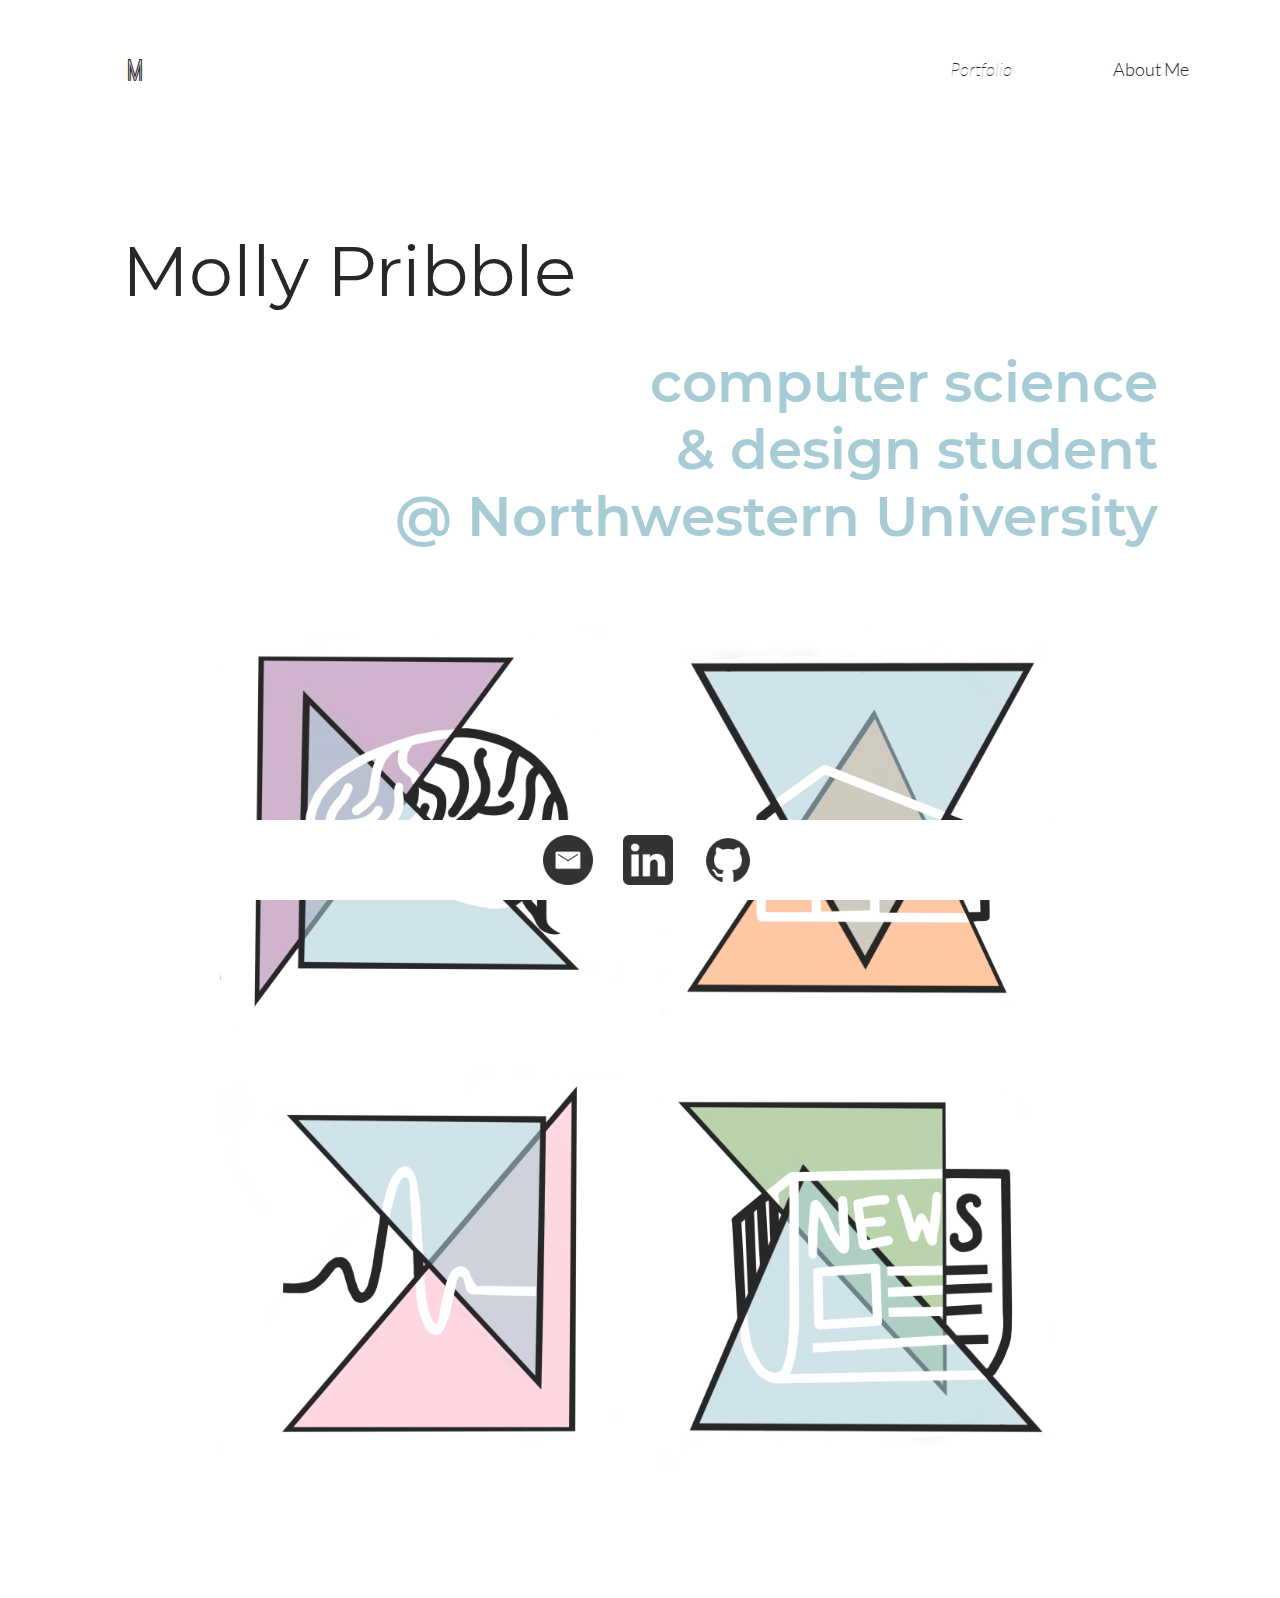
==== index.html @ 7f0f7e56 "index spacing" ====
<html>
	<head>
		<title>Molly Pribble</title>
		<link rel = "stylesheet" type = "text/css" href = "global.css">
	</head>
  <body>

    <!--Header-->
    <div class = "header">

      <!--Logo/Name-->
      <div class = "logo-wrapper">
        <a class = "logo" href = "./index.html">M</a>
      </div>

      <!--Nav Bar-->
      <div class = "menu-wrapper"> 
        <a class = "nav-text" href = "./aboutme.html">About Me</a>
      </div>
      <div class = "menu-wrapper"> 
        <a class = "nav-text-here" href = "./index.html">Portfolio</a>
      </div>
    </div>

    <div class =  "clear"></div>

    <!--Intro-->
    <div class = "wrapper">
        <div class = "text-center">
          <p class = "index-title">Molly Pribble</p>
          <p class = "index-text"> computer science <br> & design student <br> @ Northwestern University</p>
        </div>
    </div>
    <div class =  "clear"></div>

    <!--Project grid-->
    <div class = "wrapper">
      <!--Big Screen-->
      <div class = "project-wrapper-left">
        <div class = "project-image-wrapper">
          <a href = "./mcrproject.html"><img src = "./images/Home/dtr-thumbnail.jpg" class = "project-image"></img>
          <div class = "image-overlay">
            <div class = "project-title">
              <p class = "project-title-header">Mindyoga</p>
              <p class = "project-title-text">HCI Research</p>
            </div>
          </div></a>
        </div>
      </div>

      <div class = "project-wrapper-right">
        <div class = "project-image-wrapper">
          <a href = "./edcproject.html"><img src = "./images/Home/edc-thumbnail.jpg" class = "project-image"></img>
          <div class = "image-overlay">
            <div class = "project-title">
              <p class = "project-title-header">EDC Website</p>
              <p class = "project-title-text">Web Dev</p>
            </div>
          </div></a>
        </div>
      </div>

      <div class = "project-wrapper-left">
        <div class = "project-image-wrapper">
          <a href = "./savemiheartproject.html"><img src = "./images/Home/smh-thumbnail.png" class = "project-image"></img>
          <div class = "image-overlay">
            <div class = "project-title">
              <p class = "project-title-header">SaveMiHeart Logo</p>
              <p class = "project-title-text">Graphic Design</p>
            </div>
          </div></a>
        </div>
      </div>

      <div class = "project-wrapper-right">
        <div class = "project-image-wrapper">
          <a href = "./htcproject.html"><img src = "./images/Home/htc-thumbnail.jpg" class = "project-image"></img>
          <div class = "image-overlay">
            <div class = "project-title">
              <p class = "project-title-header">Hold the Code</p>
              <p class = "project-title-text">AI & CTech Ethics</p>
            </div>
          </div></a>
        </div>
      </div>

      <!--Little Screen-->
      <div class = "alt-project-wrapper">
        <div class = "project-image-wrapper">
          <a href = "./mcrproject.html"><img src = "./images/placeholder.png" class = "project-image"></img>
          <div class = "image-overlay">
            <div class = "project-title">
              <p class = "project-title-header">Mindyoga</p>
              <p class = "project-title-text">HCI Research</p>
            </div>
          </div></a>
        </div>
      </div>
      <div class = "alt-project-wrapper">
        <div class = "project-image-wrapper">
          <a href = "./edcproject.html"><img src = "./images/placeholder.png" class = "project-image"></img>
          <div class = "image-overlay">
            <div class = "project-title">
              <p class = "project-title-header">EDC Website</p>
              <p class = "project-title-text">Web Dev</p>
            </div>
          </div></a>
        </div>
      </div>
      <div class = "alt-project-wrapper">
        <div class = "project-image-wrapper">
          <a href = "./savemiheartproject.html"><img src = "./images/Home/smh-thumbnail.png" class = "project-image"></img>
          <div class = "image-overlay">
            <div class = "project-title">
              <p class = "project-title-header">SaveMiHeart Logo Design</p>
              <p class = "project-title-text">Graphic Design</p>
            </div>
          </div></a>
        </div>
      </div>
      <div class = "alt-project-wrapper">
        <div class = "project-image-wrapper">
          <a href = "./htcproject.html"><img src = "./images/placeholder.png" class = "project-image"></img>
          <div class = "image-overlay">
            <div class = "project-title">
              <p class = "project-title-header">Hold the Code</p>
              <p class = "project-title-text">AI & CTech Ethics</p>
            </div>
          </div></a>
        </div>
      </div>
    </div>

    <div class =  "clear"></div>
    <div class = "spacer"></div>
    <div class = "spacer"></div>

    <!--Footer-->
    <div class = "footer">
      <div  class = "icon-wrapper">
        <a href = "mailto:mollypribble2022@u.northwestern.edu"><img src = "./images/icons/iconfinder_Email_4550857.png" class = "contact-icon"></a>
        <a href = "http://linkedin.com/in/molly-pribble" target = "_blank"><img src = "./images/icons/iconfinder_Rounded_Linkedin2_svg_5282542.png" class = "contact-icon"></a>
        <a href = "https://github.com/mollypribble" target = "_blank"><img src = "./images/icons/iconfinder_icon-social-github_211904.png" class = "contact-icon"></a>
      </div>
    </div>
  </body>
</html>
---- global.css ----
/*FONTS: 
*/

@font-face {
    font-family: 'Montserrat';
    src: url(./text-styles/Montserrat/Montserrat-Regular.ttf);
}

@font-face {
    font-family: 'Montserrat Thin';
    src: url(./text-styles/Montserrat/Montserrat-Thin.ttf);
}

@font-face {
    font-family: 'Montserrat Bold';
    src: url(./text-styles/Montserrat/Montserrat-SemiBold.ttf);
}

@font-face {
    font-family: 'Montserrat Italic';
    src: url(./text-styles/Montserrat/Montserrat-MediumItalic.ttf);
}

@font-face{
    font-family: 'Ostrich Sans';
    src: url(./text-styles/ostrich-sans-master/OstrichSans-Bold.otf);
}

@font-face{
    font-family: 'Lato Bold';
    src: url(./text-styles/Lato/Lato-Light.ttf);
}

@font-face{
    font-family: 'Lato';
    src: url(./text-styles/Lato/Lato-Thin.ttf);
}

@font-face{
    font-family: 'Lato Italic';
    src: url(./text-styles/Lato/Lato-ThinItalic.ttf);
}

/*COLORS: 
Text: #272727
Background: #FFFFFF
Main Color: #7B9EA8
Accent: #B0F2B4
*/

body{
    background-color: #FFFFFF;
    color: #272727;
}

/* TEXT 
Logo: .logo
Titles: .title, mark
Text: .text, .subtitle
Caption: .caption
Nav: .nav-text, .nav-text-here
*/

a {
    text-decoration: none;
    color: inherit;
}

mark {
    background-color: #ffffff;
    color: inherit;
}

mark:hover {
    background-color: #B0F2B4;
    transition: 0.3s;
}

.logo{
    font-family: 'Ostrich Sans';
    font-size: 30px;
    color: #272727;
}

.title{
    font-family: 'Montserrat';
    font-size: 60px;
    color: #272727;
    margin-bottom: 40px;
}

.about-title{
    font-family: 'Montserrat';
    font-size: 60px;
    color: #272727;
    margin-bottom: 40px;
    text-align: left;
}

.index-title{
    font-family: 'Montserrat';
    font-size: 70px;
    color: #272727;
    text-align: left;
    margin-bottom: 0.5em;
}

.subtitle{
    font-family: 'Lato Bold';
    font-size: 26px;
}

.text{
    font-family: 'Lato';
    font-size: 20px;
}

.index-text{
    color: #a8ccd6;
    font-family: 'Montserrat Bold';
    font-size: 55px;
    text-align: right;
    margin-top: 0.5rem;
}

.header-text{
    color: #a8ccd6;
    font-family: 'Montserrat Bold';
    font-size: 35px;
    text-align: left;
    margin-top: 0.5rem;
}

.standout-text{
    color: #272727;
    font-family: 'Montserrat Bold';
    font-size: 22px;
    text-align: left;
    width: 80%;
    margin-left: 5%;
    margin-right: 5%;
    padding-top: 5%;
    padding-bottom: 5%;
    padding-left: 5%;
    padding-right: 5%;
    background-color: #a8ccd6;
}

.header-text-htc{
    color: #272727;
    font-family: 'Montserrat Bold';
    font-size: 25px;
    text-align: left;
    margin-top: 1.5rem;
}

.name-text{
    color: #a8ccd6;
    font-family: 'Montserrat Bold';
    font-size: 55px;
    text-align: right;
    margin-top: 0.5rem;
}

.project-text{
    font-family: 'Lato';
    font-size: 20px;
}

.story-project-text{
    font-family: 'Lato';
    font-size: 18px;
}

.sub-htc{
    font-family: 'Lato';
    font-size: 16px;
}

figcaption {
    font-family: 'Lato';
    font-size: 16px;
    text-align: center;
    font-style: italic;
}

.caption{
    font-family: 'Lato Italic';
    font-size: 16px;
    text-decoration: none;
}

.nav-text{
    font-family: 'Lato Bold';
    font-size: 18px;
    text-decoration: none;
    color: #272727;
    cursor: pointer;
    padding: 4px;
}

.nav-text-here{
    font-family: 'Lato Italic';
    font-size: 18px;
    text-decoration: none;
    color: #272727;
    padding: 4px;
}

.nav-text-here:hover{
    background-color: #B0F2B4;
    transition: 0.3s;
}

.nav-text:hover{
    background-color: #B0F2B4;
    transition: 0.3s;
}

.about-nav{
    font-family: 'Lato Bold';
    font-size: 18px;
    text-decoration: none;
    color: #0F0F0F;
    margin: 10px;
    padding: 4px;
    cursor: pointer;
    transition: 0.3s;
}

#about-nav-here{
    font-family: 'Lato Italic';
    font-size: 19px;
    text-decoration: none;
    color: #272727;
    margin: 10px;
    padding: 4px;
    cursor: pointer;
    border: 1px  solid #272727;
}

.about-tabs{
    display: flex;
    flex-wrap: wrap;
    flex-direction: row;
    align-items: center;
    justify-content: center;
 }


/* CONTEXT DIVS 
Header: .header, .logo-wrapper, .menu-wrapper
Footer: .footer, .icon-wrapper, .contact-icon, .spacer

Baisc Wrapper: .wrapper
Project grid: .project-wrapper-left, .project-wrapper-right, .alt-project-wrapper

Full Text: .text-center
Image left: 
Image right:
Full Image: .full-image

Image/caption: 
*/

.header{
    width: 100%;
    height: 150px;
}

.logo-wrapper{
    width: 80px;
    margin-top: 50px;
    margin-left: 7%;
    margin-bottom: auto;
    float: left;
    text-align: center;
}

.menu-wrapper{
    width: 100px;
    height: 50px;
    margin-top: 50px;
    margin-right: 5%;
    margin-bottom: auto;
    float: right;
}

.menu-icon{
    width: 100%;
    height: 100%;
}

.footer{
    width: 100%;
    height: 80px;
    position: fixed;
    bottom: 0;
    background-color: #FFFFFF;
}

.icon-wrapper{
    width: 240px;
    height: 100%;
    margin: auto;
}

.proj-thumb{
    width:  200px;
    height: 200px;
    float:left;
}

.contact-icon{
    width: 50px;
    margin: 15px;
    height: 50px;
    float: left;
    opacity: 0.8;
}

.contact-icon:hover {
    width: 58px;
    margin: 11px;
    height: 58px;
    transition: 0.3s;
}

.wrapper{
    width: 100%;
}


.project-wrapper-left{
    width: 35%;
    margin-left: 15%;
    float: left;
}

.project-wrapper-right{
    width: 35%;
    margin-right: 15%;
    float: left;
}

.alt-project-wrapper{
    width: 80%;
    margin: 10%;
}

.project-image-wrapper{
    width: 90%;
    margin-left: 5%;
    margin-right: 5%;
    margin-top: 5%;
    margin-bottom: 5%;
    position: relative;
    overflow: hidden;
}
.project-image{
    width: 100%;
}

.project-title{
    position: absolute;
    top: 50%;
    left: 50%;
    -webkit-transform: translate(-50%,-50%);
    -ms-transform: translate(-50%,-50%);
    transform: translate(-50%,-50%);
    text-align: center;
}

.project-title-header{
    font-family: 'Montserrat';
    font-size: 30px;
}

.project-title-text{
    font-family: 'Lato';
    font-size: 24px;
}

.image-overlay{
    height: 100%;
    position: absolute;
    top: 0;
    bottom: 0;
    left: 0;
    right: 0;
    background: #7B9EA8;
    visibility: hidden;
    opacity: 0;
    transition: opacity .3s, visibility .3s;
}

.project-image-wrapper:hover .project-image{
    transform: scale(1.05);
    transition: 0.3s ease;
}

.project-image-wrapper:hover .image-overlay {
    visibility: visible;
    opacity: 0.9;
  }

@media only screen and (min-width: 999px){
    .alt-project-wrapper{
      display: none;
    }
  }

@media only screen and (max-width: 999px){
    .project-wrapper-left{
        display: none;
    }
    .index-title{
        font-size: 50px;
    }
    .index-text{
        font-size: 30px;
    }
  }

  @media only screen and (max-width: 999px){
    .project-wrapper-right{
        display: none;
    }
  }

.full-image{
    width: 80%;
    margin-left: 10%;
    margin-right: 10%;
    margin-top: 40px;
    margin-bottom: 10px;
    height: 58%;
    object-fit: cover;
}

.hero-image{
    width: 90%;
    margin-left: 5%;
    margin-right: 5%;
    margin-top: 25px;
    margin-bottom: 10px;
    height: 200px;
    object-fit: cover;
}

.small-image{
    width: 58%;
    margin-left: 21%;
    margin-right: 21%;
    margin-top: 40px;
    margin-bottom: 10px;
}

.right-image{
    width: 40%;
    margin-top: 40px;
    margin-bottom: 10px;
    margin-right: 10%;
    float: right;
}

.right-image-smh{
    width: 40%;
    margin-top: 0px;
    margin-bottom: 10px;
    margin-right: 10%;
    float: right;
}

.left-image{
    width: 50%;
    margin-top: 40px;
    margin-bottom: 10px;
    float: left;
}

.about-image{
    height: 400px;
    max-width: 35%;
    margin-top: 40px;
    margin-bottom: 10px;
    margin-right: 14%;
    float: right;
    object-fit: cover;
    overflow: hidden;
}

.left-text{
    width: 40%;
    margin-top: 10px;
    margin-right: 10%;
    float: left;
}

.left-text-about{
    width: 50%;
    margin-top: 10px;
    margin-right: 10%;
    float: left;
    text-align: center;
}

.right-text{
    width: 40%;
    margin-top: 10px;
    margin-left: 10%;
    float: left;
}

.right-text-proj{
    width: 60%;
    margin-top: 0px;
    margin-left: 15px;
    float: left;
}

.clear{
    clear: both;
}
.spacer{
    width: 100%;
    height: 50px;
}

.spacer1{
    width: 100%;
    height: 102px;
}
.spacer2{
    width: 100%;
    height: 126px;
}
.spacer3{
    width: 100%;
    height: 54px;
}

.text-center{
    margin-top: 10px;
    margin-left: auto;
    margin-right: auto;
    width: 82%;
}

.left-center{
    margin-top: 10px;
    margin-left: auto;
    margin-right: auto;
    width: 82%;
    display: none;
}

.small-image-center{
    width: 58%;
    margin-left: 21%;
    margin-right: 21%;
    margin-top: 60px;
    margin-bottom: 0px;
    display: none;
}

#optional{
    display: none;
}

@media only screen and (max-width: 820px){
    .left-text{
        display: none;
    }
    .left-text-about{
        display: none;
    }
    .right-text{
        display: none;
    }
    .right-text-proj{
        display: none;
    }
    .about-image{
        display: none;
    }
    .left-image{
        display: none;
    }
    .right-image{
        display: none;
    }
    .right-image-smh{
        display: none;
    }
    .left-center{
        display: block;
    }
    .small-image-center{
        display: block;
    }
    .proj-thumb{
        display: none;
    }
}


@media only screen and (max-width: 500px){
    .menu-wrapper{
        width: 76px;
        margin-right: 2%;
    }
    .project-title-header{
        font-size: 22px;
    }
    .project-title-text{
        font-size: 14px;
    }
    .title{
        font-size: 40px;
    }
    .about-title{
        font-size: 40px;
    }
    .nav-text{
        font-size: 12px;
    }
    .nav-text-here{
        font-size: 12px;
    }
    .name-text{
        font-size: 30px;
    }
    #optional{
        display: block;
    }
  }

  /*SAVE MI  HEART GIRD  LAYOUT*/

.collage1{
    display: grid;
    width:  80%;
    padding-left: 10%;
    grid-template-columns: 1fr 0.5fr 0.25fr 0.5fr;
    grid-template-rows: 0.15fr 0.15fr 0.15fr;
    grid-template-areas: 
        "a6 a6 a2 a2"
        "a1 a1 a2 a2"
        "a5 a5 a2 a2";
    grid-gap: 1rem;
    margin: 0rem;
  }

.collage2{
    display: grid;
    width:  80%;
    padding-left: 10%;
    grid-template-columns: 1fr 0.5fr 0.25fr 0.5fr;
    grid-template-rows: 0.75fr;
    grid-template-areas: 
        "a8 a8 a9 a9";
    grid-gap: 1rem;
    margin: 0rem;
  }

.collage3{
    display: grid;
    width:  80%;
    padding-left: 10%;
    grid-template-columns: 1fr 0.5fr 0.25fr 0.5fr;
    grid-template-rows: 1fr;
    grid-template-areas: 
        "a10 a10 a10 a10";
    grid-gap: 1rem;
    margin: 0rem;
  }

section{
    display: flex;
    font-family: 'Arial';
    justify-content: center;
    align-items: center;
}

.chain{
    grid-area: a1;
}

.color-1{
    grid-area: a2;
}

.color-2{
    grid-area: a3;
}

.color-3{
    grid-area: a4;
}

.ekg{
    grid-area: a5;
}

.existing-logo{
    grid-area: a6;
}

.line-1{
    grid-area: a8;
}

.hands-logo{
    grid-area: a9;
}

.final-logo{
    grid-area: a10;
}

.collage-image{
    width: 100%;
    /*object-fit: contain;*/
    object-fit: fill;
}

.collage-image-wrapper{
    width: 100%;
    height: 100%;
    position: relative;
    overflow: hidden;
}

.collage-image-overlay{
    height: 100%;
    position: absolute;
    top: 0;
    bottom: 0;
    left: 0;
    right: 0;
    background: #e3e3e3;
    visibility: hidden;
    opacity: 0;
    transition: opacity .3s, visibility .3s;
}

.collage-image-wrapper:hover .collage-image{
    transform: scale(1.05);
    transition: 0.3s ease;
}

.collage-image-wrapper:hover .collage-image-overlay {
    visibility: visible;
    opacity: 0.93;
  }

  .collage-title{
    position: absolute;
    top: 50%;
    left: 50%;
    -webkit-transform: translate(-50%,-50%);
    -ms-transform: translate(-50%,-50%);
    transform: translate(-50%,-50%);
    text-align: left;
}

.collage-title-header{
    font-family: 'Montserrat';
    font-size: 20px;
    color: black;
}

.collage-title-text{
    font-family: 'Lato';
    font-size: 16px;
    color: black;
}

@media only screen and (max-width: 1300px){
    .collage-title-header{
        font-size: 18px;
    }
    .collage-title-text{
        font-size: 15px;
    }
}

@media only screen and (max-width: 1150px){
    .collage-title-header{
        font-size: 16px;
    }
    .collage-title-text{
        font-size: 12px;
    }
}

@media only screen and (max-width: 1020px){
    .collage-title-header{
        font-size: 13px;
    }
    .collage-title-text{
        font-size: 11px;
    }
    .collage{
        width:90%;
    }
}

@media only screen and (max-width: 750px){
    .collage-title-header{
        font-size: 7px;;
    }
    .collage-title{
        text-align: center;
    }
    .collage-title-text{
        display: none;
    }
}

.story-wrapper{
    width: 100%;
}

.story{
    display: flex;
    flex-direction: row;
}

.story-pic{
    width: 100%;
    height: 350px;
    object-fit: cover;
}

.story-thumbnail{
    display: flex;
    width: 30%;
    float: left;
    padding: 20px;
    object-fit: contain;
}

.story-exerpt{
    display: flex;
    flex-direction: column;
    width: 70%;
    float: left;
    padding: 20px;
    justify-content: space-between;
}

.story:hover{
    background-color: #B0F2B4;
    transition: 0.3s;
}

@media only screen and (max-width: 500px){
    .story-thumbnail{
        display: none;
    }
    .story-project-text{
        font-size: 12px;
    }
    .story-exerpt{
        width: 100%;
    }
}

@media only screen and (max-width: 1400px){

    .story-pic{
        width: 100px;
        height: 100px;
    }
    .story-thumbnail{
        width:100px;
        padding-top: 44px;
    }
    .story-exerpt{
        width: 100%;
    }
}
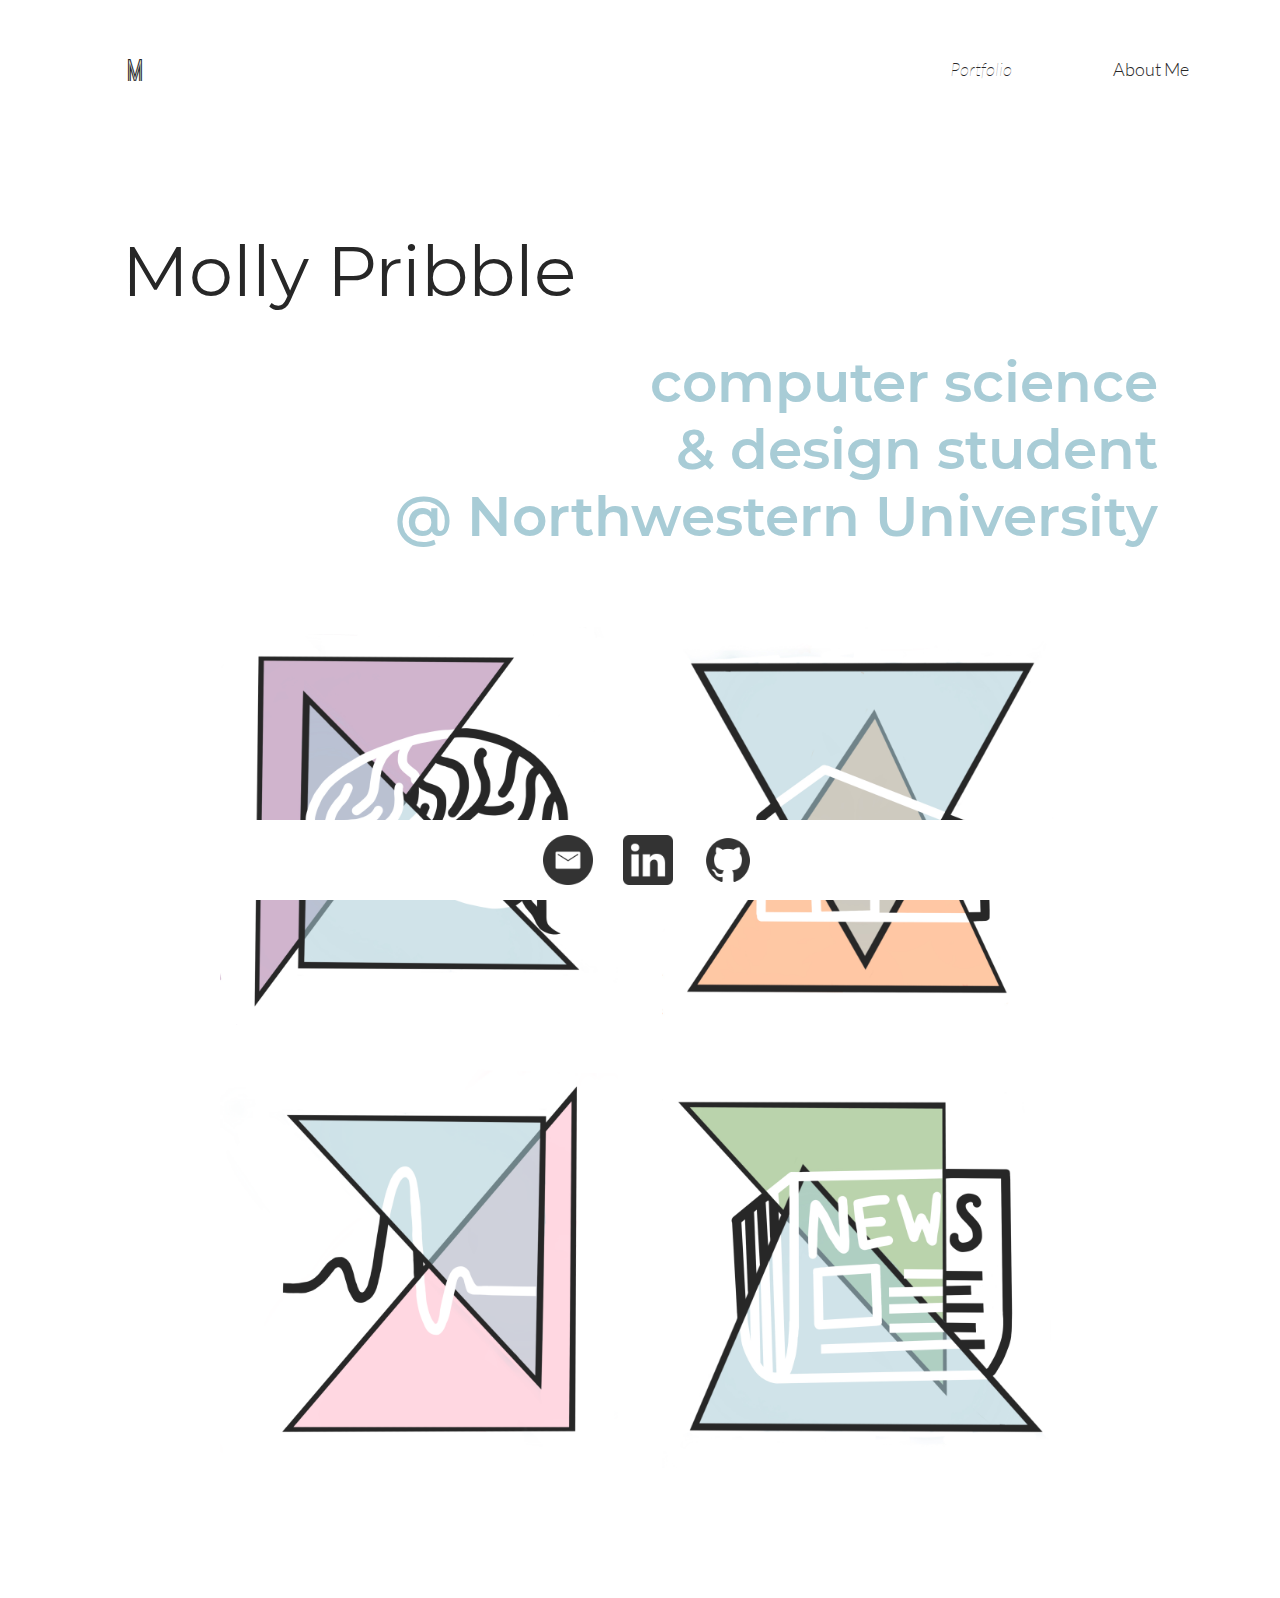
==== commit f390133c: "mobile edits" ====
--- a/index.html
+++ b/index.html
@@ -87,7 +87,7 @@
       <!--Little Screen-->
       <div class = "alt-project-wrapper">
         <div class = "project-image-wrapper">
-          <a href = "./mcrproject.html"><img src = "./images/placeholder.png" class = "project-image"></img>
+          <a href = "./mcrproject.html"><img src = "./images/Home/dtr-thumbnail.jpg" class = "project-image"></img>
           <div class = "image-overlay">
             <div class = "project-title">
               <p class = "project-title-header">Mindyoga</p>
@@ -98,7 +98,7 @@
       </div>
       <div class = "alt-project-wrapper">
         <div class = "project-image-wrapper">
-          <a href = "./edcproject.html"><img src = "./images/placeholder.png" class = "project-image"></img>
+          <a href = "./edcproject.html"><img src = "./images/Home/edc-thumbnail.jpg" class = "project-image"></img>
           <div class = "image-overlay">
             <div class = "project-title">
               <p class = "project-title-header">EDC Website</p>
@@ -120,7 +120,7 @@
       </div>
       <div class = "alt-project-wrapper">
         <div class = "project-image-wrapper">
-          <a href = "./htcproject.html"><img src = "./images/placeholder.png" class = "project-image"></img>
+          <a href = "./htcproject.html"><img src = "./images/Home/htc-thumbnail.jpg" class = "project-image"></img>
           <div class = "image-overlay">
             <div class = "project-title">
               <p class = "project-title-header">Hold the Code</p>
--- a/global.css
+++ b/global.css
@@ -547,7 +547,22 @@
     width: 82%;
 }
 
+.text-center-about{
+    margin-top: 10px;
+    margin-left: auto;
+    margin-right: auto;
+    width: 82%;
+}
+
 .left-center{
+    margin-top: 10px;
+    margin-left: auto;
+    margin-right: auto;
+    width: 82%;
+    display: none;
+}
+
+.left-center-about{
     margin-top: 10px;
     margin-left: auto;
     margin-right: auto;
@@ -568,6 +583,18 @@
     display: none;
 }
 
+@media only screen and (max-width: 1095px){
+    .about-image{
+        display: none;
+    }
+    .left-center-about{
+        display: block;
+    }
+    .text-center-about{
+        display: none;
+    }
+}
+
 @media only screen and (max-width: 820px){
     .left-text{
         display: none;
@@ -579,9 +606,6 @@
         display: none;
     }
     .right-text-proj{
-        display: none;
-    }
-    .about-image{
         display: none;
     }
     .left-image{
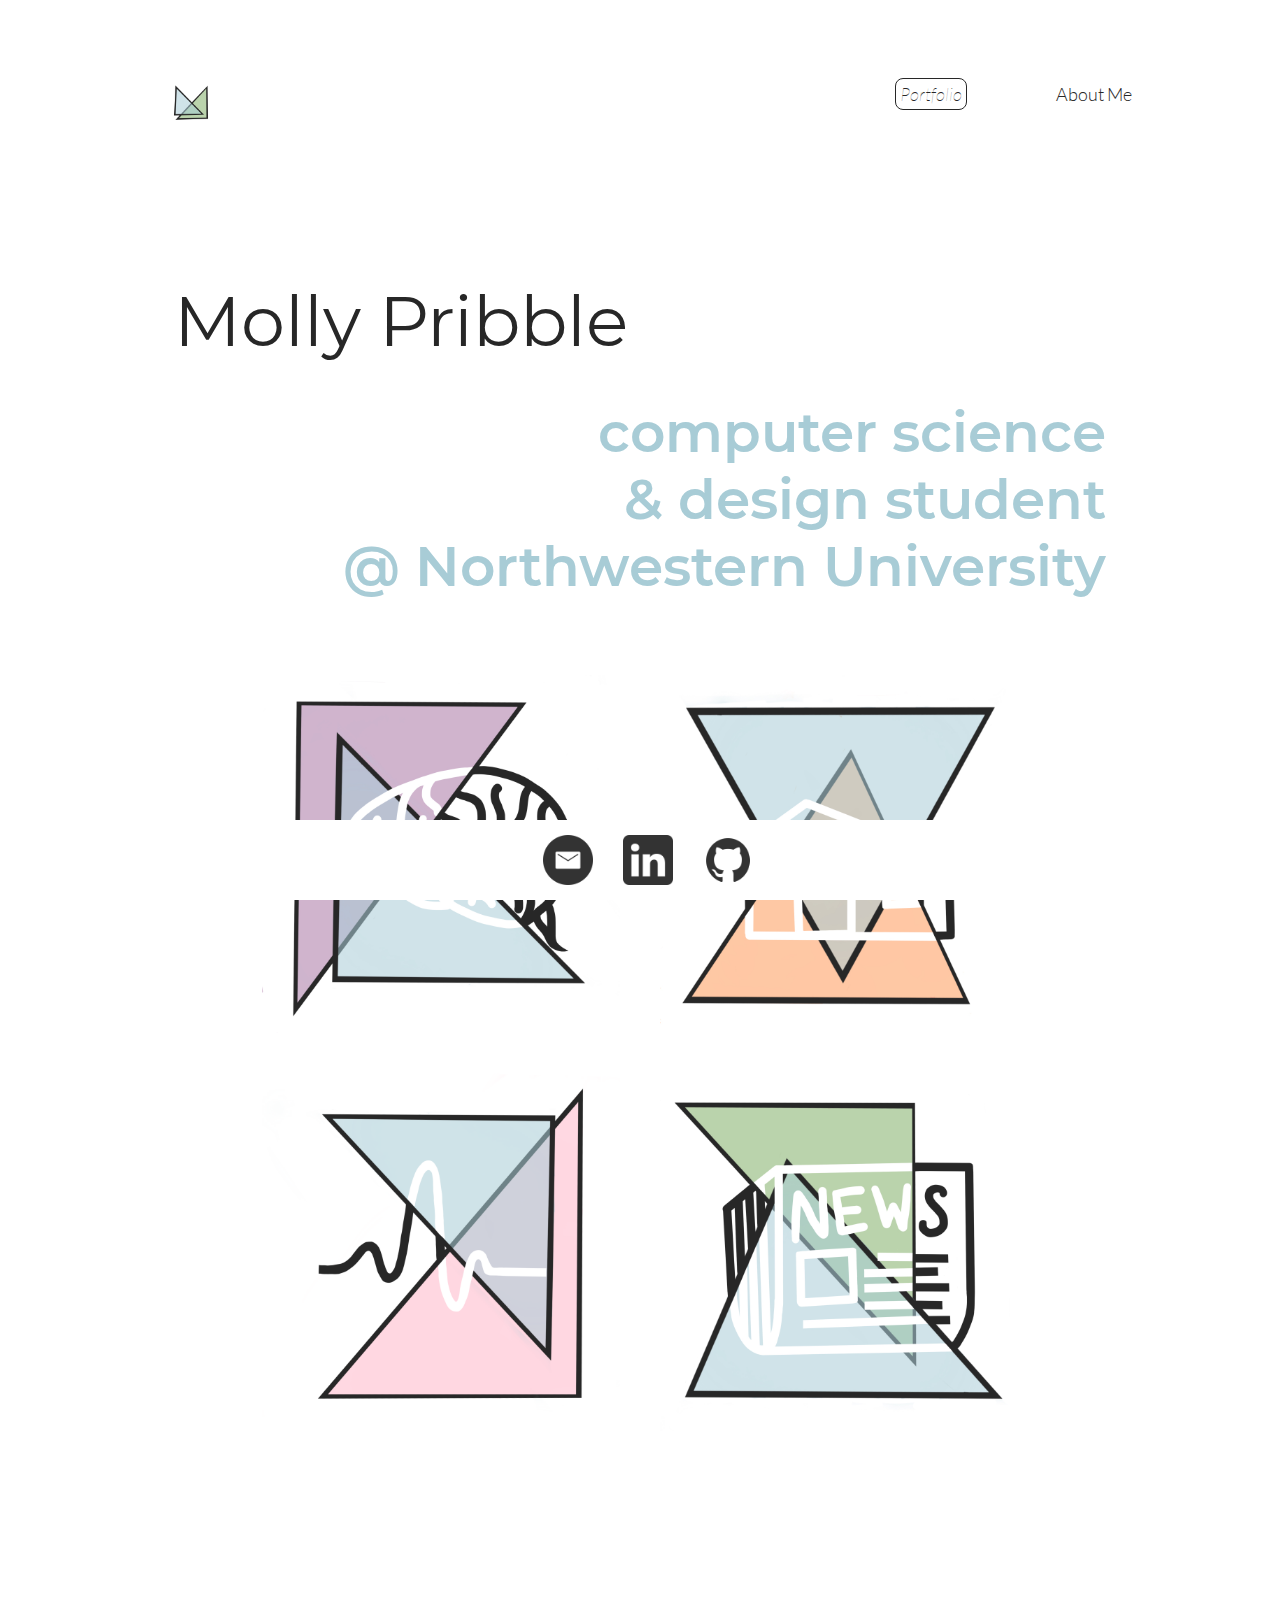
==== commit 25091913: "logo" ====
--- a/index.html
+++ b/index.html
@@ -10,7 +10,8 @@
 
       <!--Logo/Name-->
       <div class = "logo-wrapper">
-        <a class = "logo" href = "./index.html">M</a>
+        <a href = "./index.html"><img src="images/Home/Logo.jpg"  class ="logo-image"></a>
+        <!--<a class = "logo" href = "./index.html">M</a>-->
       </div>
 
       <!--Nav Bar-->
--- a/global.css
+++ b/global.css
@@ -29,6 +29,11 @@
 @font-face{
     font-family: 'Lato Bold';
     src: url(./text-styles/Lato/Lato-Light.ttf);
+}
+
+@font-face{
+    font-family: 'Lato Bold Bold';
+    src: url(./text-styles/Lato/Lato-Regular.ttf);
 }
 
 @font-face{
@@ -68,7 +73,8 @@
 
 mark {
     background-color: #ffffff;
-    color: inherit;
+    color: #818181;
+    border-radius: 8px;
 }
 
 mark:hover {
@@ -113,6 +119,11 @@
 .text{
     font-family: 'Lato';
     font-size: 20px;
+}
+
+.text-small{
+    font-family: 'Lato';
+    font-size: 18px;
 }
 
 .index-text{
@@ -146,6 +157,17 @@
     background-color: #a8ccd6;
 }
 
+.standout-text2{
+    width: 80%;
+    margin-left: 5%;
+    margin-right: 5%;
+    padding-top: 10px;
+    padding-bottom: 40px;
+    padding-left: 5%;
+    padding-right: 5%;
+    background-color: #ffffff;
+}
+
 .header-text-htc{
     color: #272727;
     font-family: 'Montserrat Bold';
@@ -197,6 +219,7 @@
     color: #272727;
     cursor: pointer;
     padding: 4px;
+    border-radius: 8px;
 }
 
 .nav-text-here{
@@ -204,11 +227,16 @@
     font-size: 18px;
     text-decoration: none;
     color: #272727;
+    background-color: #ffffff;
     padding: 4px;
+    border-radius: 8px;
+    border: 1px solid #272727;
+    
 }
 
 .nav-text-here:hover{
     background-color: #B0F2B4;
+    color: #272727;
     transition: 0.3s;
 }
 
@@ -226,6 +254,7 @@
     padding: 4px;
     cursor: pointer;
     transition: 0.3s;
+    border-radius: 8px;
 }
 
 #about-nav-here{
@@ -236,7 +265,8 @@
     margin: 10px;
     padding: 4px;
     cursor: pointer;
-    border: 1px  solid #272727;
+    border: 1px solid #272727;
+    border-radius: 8px;
 }
 
 .about-tabs{
@@ -264,23 +294,30 @@
 */
 
 .header{
-    width: 100%;
-    height: 150px;
+    width: 90%;
+    height: 200px;
+    margin-left: 5%;
+    margin-right: 5%;
 }
 
 .logo-wrapper{
     width: 80px;
-    margin-top: 50px;
+    margin-top: 75px;
     margin-left: 7%;
     margin-bottom: auto;
     float: left;
     text-align: center;
 }
 
+.logo-image{
+    width: 40px;
+    height: 40px;
+}
+
 .menu-wrapper{
     width: 100px;
     height: 50px;
-    margin-top: 50px;
+    margin-top: 75px;
     margin-right: 5%;
     margin-bottom: auto;
     float: right;
@@ -327,7 +364,9 @@
 }
 
 .wrapper{
-    width: 100%;
+    width: 90%;
+    margin-left: 5%;
+    margin-right: 5%;
 }
 
 
@@ -434,7 +473,6 @@
     margin-right: 10%;
     margin-top: 40px;
     margin-bottom: 10px;
-    height: 58%;
     object-fit: cover;
 }
 
@@ -524,7 +562,12 @@
 }
 .spacer{
     width: 100%;
-    height: 50px;
+    height: 75;
+}
+
+.spacer-small{
+    width: 100%;
+    height: 20;
 }
 
 .spacer1{
@@ -628,6 +671,27 @@
     }
 }
 
+@media only screen and (max-width: 354px){
+    .nav-text{
+        font-size: 10px;
+    }
+    .nav-text-here{
+        font-size: 10px;
+    }
+    .logo{
+        font-size: 25px;
+    }
+    .menu-wrapper{
+        float: left;
+    }
+    .logo-wrapper{
+        margin-left: 2%;
+    }
+    .header{
+        height: 70px;
+    }
+}
+
 
 @media only screen and (max-width: 500px){
     .menu-wrapper{
@@ -652,11 +716,20 @@
     .nav-text-here{
         font-size: 12px;
     }
+    .about-nav{
+        font-size: 12px;
+    }
+    #about-nav-here{
+        font-size: 12px;
+    }
     .name-text{
         font-size: 30px;
     }
     #optional{
         display: block;
+    }
+    .header{
+        height: 120px;
     }
   }
 
@@ -700,6 +773,49 @@
     margin: 0rem;
   }
 
+  .collage-edc{
+    display: grid;
+    width:  80%;
+    padding-left: 10%;
+    grid-template-columns: 0.5fr 0.5fr;
+    grid-template-rows: 0.3fr 0.15fr;
+    grid-template-areas: 
+        "edc1 edc3"
+        "edc2 edc2";
+    grid-gap: 1rem;
+    margin: 0rem;
+  }
+
+  .collage-dtr{
+    display: grid;
+    width:  80%;
+    padding-left: 10%;
+    grid-template-columns: 0.95fr 0.5fr;
+    grid-template-rows: 0.3fr;
+    grid-template-areas: 
+        "dtr1 dtr2";
+    grid-gap: 1rem;
+    margin: 0rem;
+  }
+
+  .brainstorm1{
+      grid-area: edc1;
+  }
+  .brainstorm2{
+    grid-area: edc2;
+}
+.brainstorm3{
+    grid-area: edc3;
+}
+
+.prototype1{
+    grid-area: dtr1;
+}
+.prototype2{
+  grid-area: dtr2;
+}
+ 
+
 section{
     display: flex;
     font-family: 'Arial';
@@ -892,7 +1008,7 @@
     }
 }
 
-@media only screen and (max-width: 1400px){
+@media only screen and (max-width: 1240px){
 
     .story-pic{
         width: 100px;
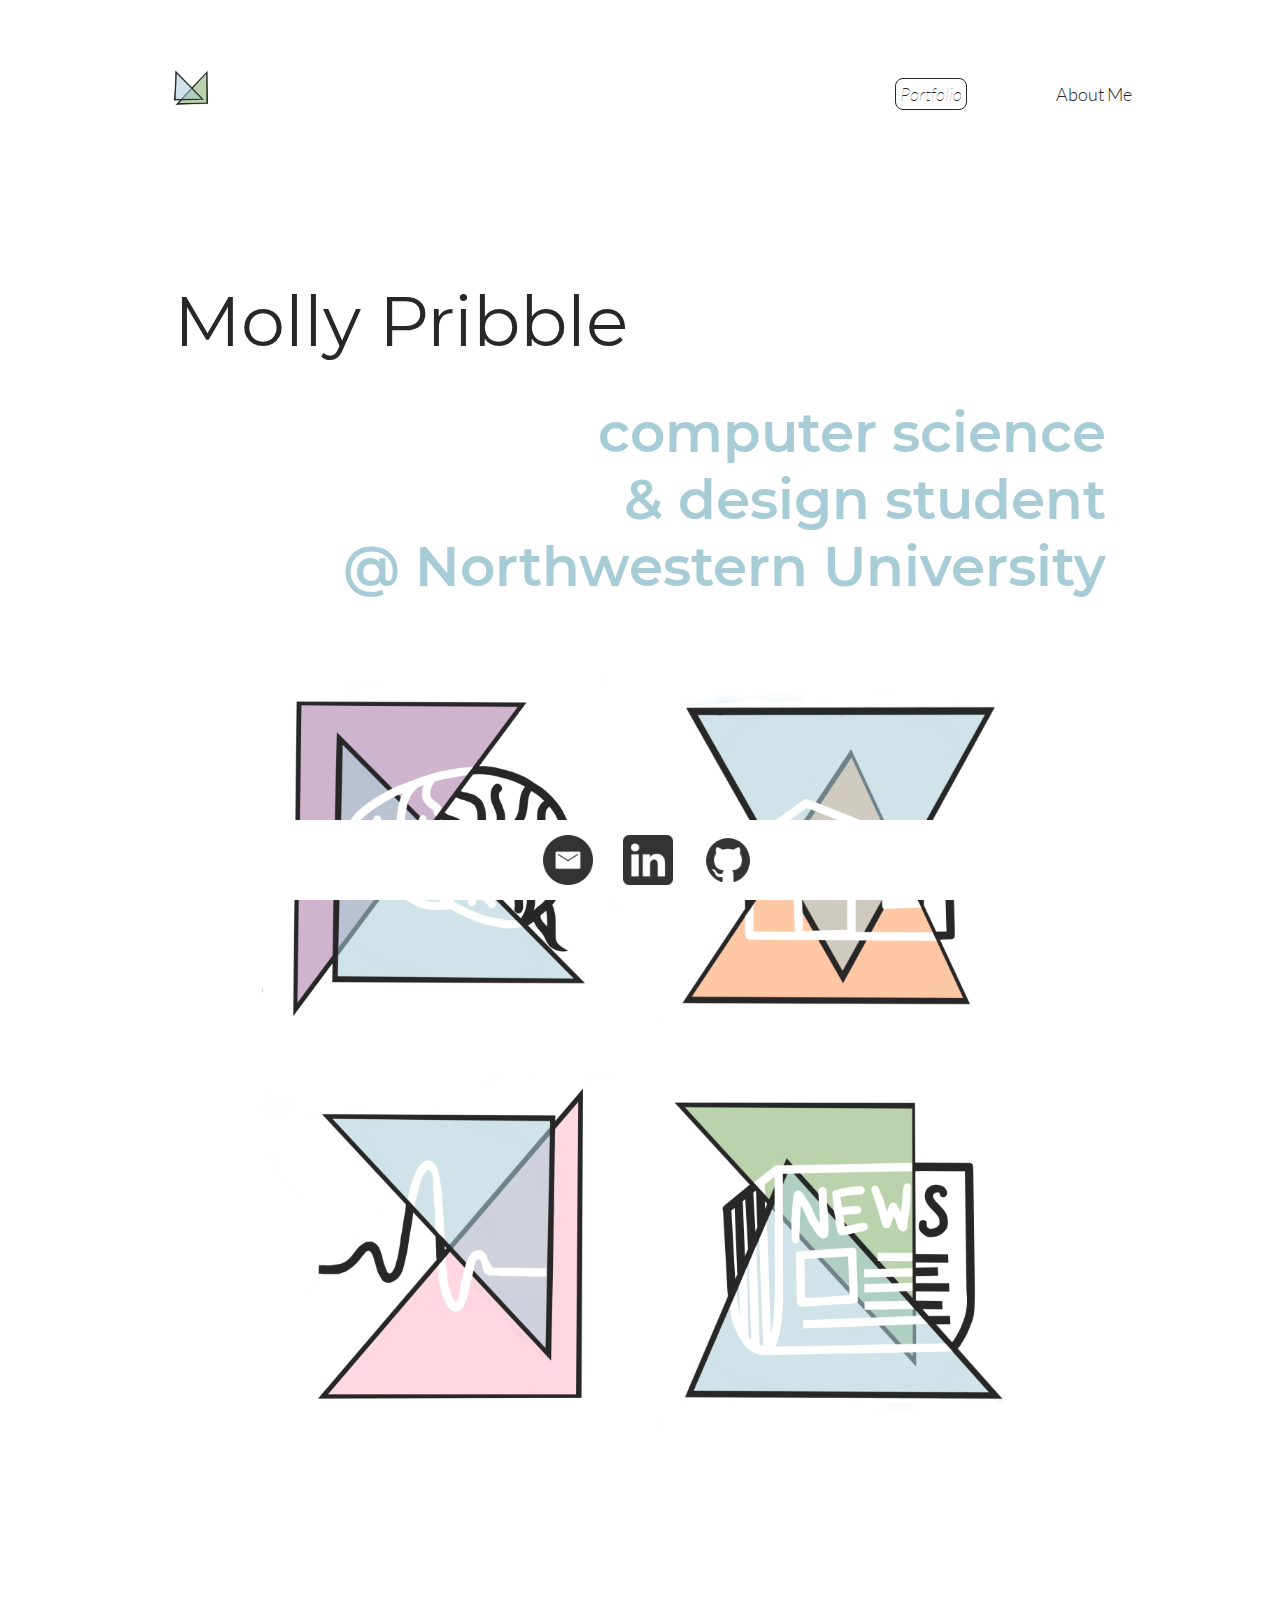
==== commit 8c17ab20: "need to finish mcr proj page" ====
--- a/index.html
+++ b/index.html
@@ -79,7 +79,7 @@
           <div class = "image-overlay">
             <div class = "project-title">
               <p class = "project-title-header">Hold the Code</p>
-              <p class = "project-title-text">AI & CTech Ethics</p>
+              <p class = "project-title-text">Ethical AI</p>
             </div>
           </div></a>
         </div>
@@ -125,7 +125,7 @@
           <div class = "image-overlay">
             <div class = "project-title">
               <p class = "project-title-header">Hold the Code</p>
-              <p class = "project-title-text">AI & CTech Ethics</p>
+              <p class = "project-title-text">Ethical AI</p>
             </div>
           </div></a>
         </div>
--- a/global.css
+++ b/global.css
@@ -51,6 +51,7 @@
 Background: #FFFFFF
 Main Color: #7B9EA8
 Accent: #B0F2B4
+#bae7bd;
 */
 
 body{
@@ -78,7 +79,7 @@
 }
 
 mark:hover {
-    background-color: #B0F2B4;
+    background-color: #bae7bd;
     transition: 0.3s;
 }
 
@@ -155,6 +156,7 @@
     padding-left: 5%;
     padding-right: 5%;
     background-color: #a8ccd6;
+    background-color: #bae7bd;
 }
 
 .standout-text2{
@@ -235,13 +237,13 @@
 }
 
 .nav-text-here:hover{
-    background-color: #B0F2B4;
+    background-color: #bae7bd;
     color: #272727;
     transition: 0.3s;
 }
 
 .nav-text:hover{
-    background-color: #B0F2B4;
+    background-color: #bae7bd;
     transition: 0.3s;
 }
 
@@ -302,7 +304,7 @@
 
 .logo-wrapper{
     width: 80px;
-    margin-top: 75px;
+    margin-top: 60px;
     margin-left: 7%;
     margin-bottom: auto;
     float: left;
@@ -471,6 +473,15 @@
     width: 80%;
     margin-left: 10%;
     margin-right: 10%;
+    margin-top: 40px;
+    margin-bottom: 10px;
+    object-fit: cover;
+}
+
+.full-image-small{
+    width: 60%;
+    margin-left: 20%;
+    margin-right: 20%;
     margin-top: 40px;
     margin-bottom: 10px;
     object-fit: cover;
@@ -778,8 +789,9 @@
     width:  80%;
     padding-left: 10%;
     grid-template-columns: 0.5fr 0.5fr;
-    grid-template-rows: 0.3fr 0.15fr;
+    grid-template-rows: 0.6fr 0.3fr 0.15fr;
     grid-template-areas: 
+        "brain1 brain1"
         "edc1 edc3"
         "edc2 edc2";
     grid-gap: 1rem;
@@ -796,6 +808,10 @@
         "dtr1 dtr2";
     grid-gap: 1rem;
     margin: 0rem;
+  }
+
+  .user-journeys{
+      grid-area: brain1;
   }
 
   .brainstorm1{
@@ -890,6 +906,11 @@
     transition: 0.3s ease;
 }
 
+.logo-wrapper:hover .logo-image{
+    transform: scale(1.05);
+    transition: 0.3s ease;
+}
+
 .collage-image-wrapper:hover .collage-image-overlay {
     visibility: visible;
     opacity: 0.93;
@@ -992,7 +1013,7 @@
 }
 
 .story:hover{
-    background-color: #B0F2B4;
+    background-color: #bae7bd;
     transition: 0.3s;
 }
 
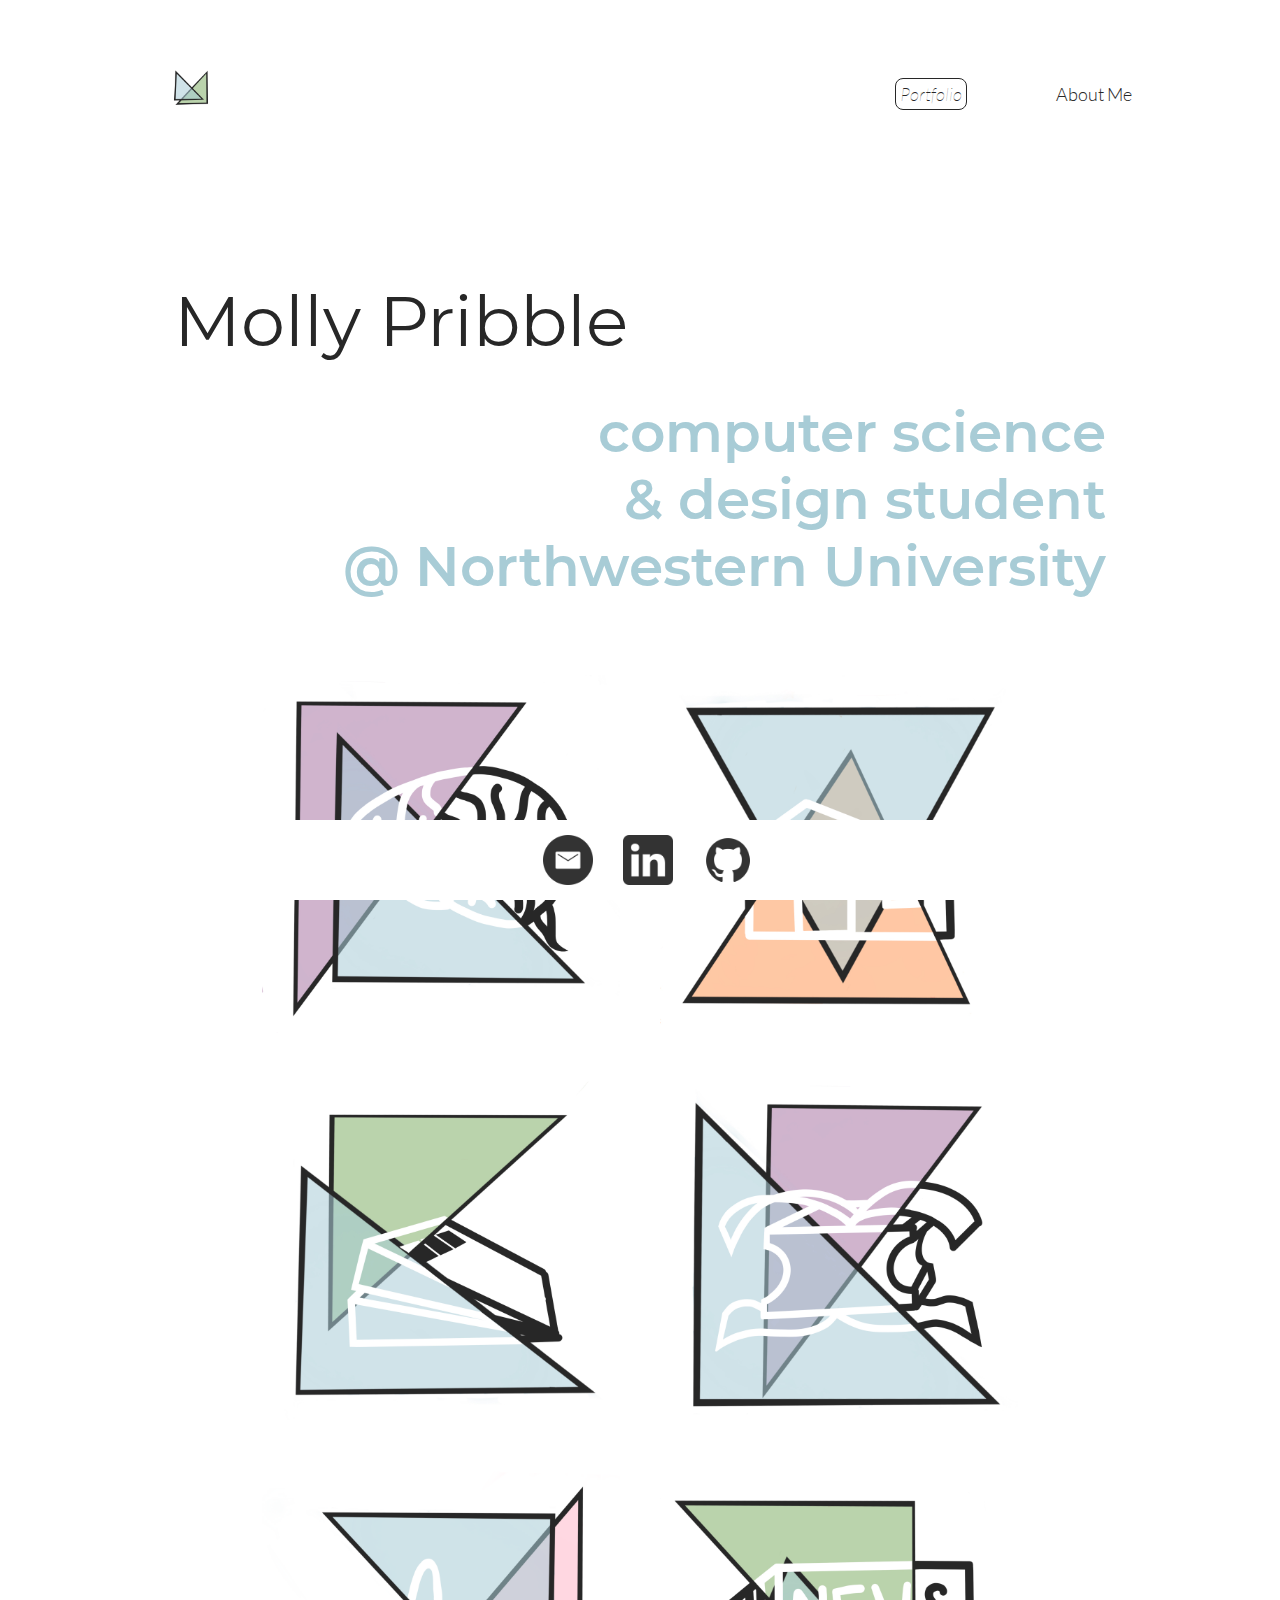
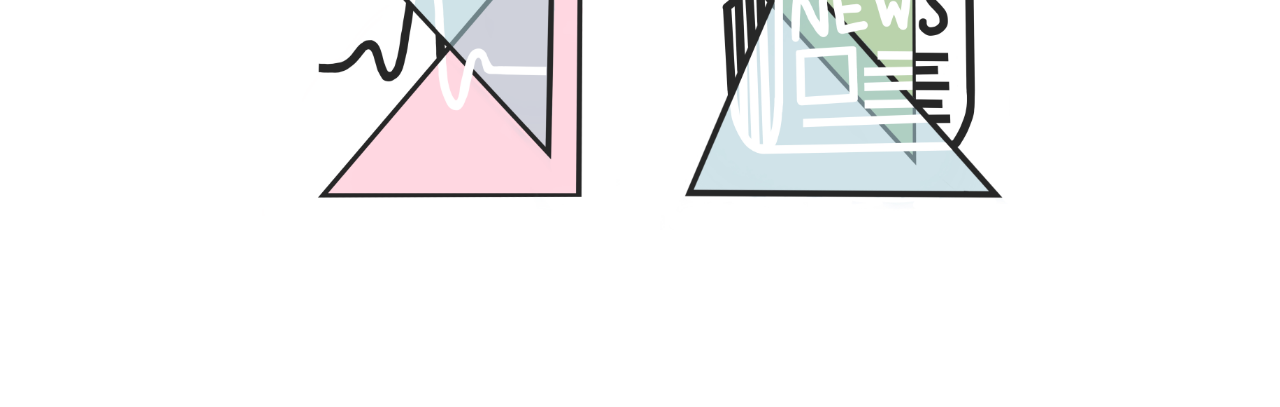
==== commit b3dffee7: "dtc projects" ====
--- a/index.html
+++ b/index.html
@@ -63,6 +63,30 @@
 
       <div class = "project-wrapper-left">
         <div class = "project-image-wrapper">
+          <a href = "./dtc1project.html"><img src = "./images/Home/ttticon.jpg" class = "project-image"></img>
+          <div class = "image-overlay">
+            <div class = "project-title">
+              <p class = "project-title-header">Tummy Time Triangles</p>
+              <p class = "project-title-text">Product Design</p>
+            </div>
+          </div></a>
+        </div>
+      </div>
+
+      <div class = "project-wrapper-right">
+        <div class = "project-image-wrapper">
+          <a href = "./dtc2project.html"><img src = "./images/Home/bbicon.jpg" class = "project-image"></img>
+          <div class = "image-overlay">
+            <div class = "project-title">
+              <p class = "project-title-header">Balance Block</p>
+              <p class = "project-title-text">Product Design</p>
+            </div>
+          </div></a>
+        </div>
+      </div>
+
+      <div class = "project-wrapper-left">
+        <div class = "project-image-wrapper">
           <a href = "./savemiheartproject.html"><img src = "./images/Home/smh-thumbnail.png" class = "project-image"></img>
           <div class = "image-overlay">
             <div class = "project-title">
@@ -110,6 +134,29 @@
       </div>
       <div class = "alt-project-wrapper">
         <div class = "project-image-wrapper">
+          <a href = "./dtc1project.html"><img src = "./images/Home/ttticon.jpg" class = "project-image"></img>
+          <div class = "image-overlay">
+            <div class = "project-title">
+              <p class = "project-title-header">Tummy Time Triangles</p>
+              <p class = "project-title-text">Product Design</p>
+            </div>
+          </div></a>
+        </div>
+      </div>
+
+      <div class = "alt-project-wrapper">
+        <div class = "project-image-wrapper">
+          <a href = "./dtc2project.html"><img src = "./images/Home/bbicon.jpg" class = "project-image"></img>
+          <div class = "image-overlay">
+            <div class = "project-title">
+              <p class = "project-title-header">Balance Block</p>
+              <p class = "project-title-text">Product Design</p>
+            </div>
+          </div></a>
+        </div>
+      </div>
+      <div class = "alt-project-wrapper">
+        <div class = "project-image-wrapper">
           <a href = "./savemiheartproject.html"><img src = "./images/Home/smh-thumbnail.png" class = "project-image"></img>
           <div class = "image-overlay">
             <div class = "project-title">
--- a/global.css
+++ b/global.css
@@ -139,6 +139,14 @@
     color: #a8ccd6;
     font-family: 'Montserrat Bold';
     font-size: 35px;
+    text-align: left;
+    margin-top: 0.5rem;
+}
+
+.header-text-2{
+    color: #a8ccd6;
+    font-family: 'Montserrat Bold';
+    font-size: 26px;
     text-align: left;
     margin-top: 0.5rem;
 }
@@ -513,6 +521,14 @@
     float: right;
 }
 
+.right-image-smaller{
+    width: 20%;
+    margin-top: 40px;
+    margin-bottom: 10px;
+    margin-right: 15%;
+    float: right;
+}
+
 .right-image-smh{
     width: 40%;
     margin-top: 0px;
@@ -546,6 +562,13 @@
     float: left;
 }
 
+.left-text-smaller{
+    width: 50%;
+    margin-top: 10px;
+    margin-right: 10%;
+    float: left;
+}
+
 .left-text-about{
     width: 50%;
     margin-top: 10px;
@@ -583,15 +606,15 @@
 
 .spacer1{
     width: 100%;
-    height: 102px;
+    height: 200px;
 }
 .spacer2{
     width: 100%;
-    height: 126px;
+    height: 30px;
 }
 .spacer3{
     width: 100%;
-    height: 54px;
+    height: 300px;
 }
 
 .text-center{
@@ -798,18 +821,88 @@
     margin: 0rem;
   }
 
+  .collage-dtc1{
+    display: grid;
+    width:  80%;
+    padding-left: 10%;
+    grid-template-columns: 1fr;
+    grid-template-rows: 0.2fr 0.2fr 0.2fr;
+    grid-template-areas: 
+        "mockup1"
+        "mockup2";
+    grid-gap: 1rem;
+    margin: 0rem;
+  }
+
+  .mockup1-s{
+    grid-area: mockup1;
+  }
+
+  .mockup2-s{
+    grid-area: mockup2;
+  }
+
+  .collage-dtc2{
+    display: grid;
+    width:  80%;
+    padding-left: 10%;
+    grid-template-columns: 1fr;
+    grid-template-rows: 0.2fr 0.2fr 0.2fr;
+    grid-template-areas: 
+        "sketches"
+        "cad1"
+        "cad2";
+    grid-gap: 1rem;
+    margin: 0rem;
+  }
+
+  .sketches-s{
+    grid-area: sketches;
+  }
+
+  .cad1-s{
+    grid-area: cad1;
+  }
+
+  .cad2-s{
+    grid-area: cad2;
+  }
+
   .collage-dtr{
     display: grid;
     width:  80%;
     padding-left: 10%;
     grid-template-columns: 0.95fr 0.5fr;
-    grid-template-rows: 0.3fr;
+    grid-template-rows: 0.6fr 0.6fr 0.3fr;
     grid-template-areas: 
+        "s-board1 s-board1"
+        "s-board2 s-board2"
         "dtr1 dtr2";
     grid-gap: 1rem;
     margin: 0rem;
   }
 
+  .collage-dtr-2{
+    display: grid;
+    width:  80%;
+    padding-left: 10%;
+    grid-template-columns: 1fr;
+    grid-template-rows: 0.3fr 0.3fr;
+    grid-template-areas: 
+        "s-board"
+        "diagram";
+    grid-gap: 1rem;
+    margin: 0rem;
+  }
+
+  .coll1{
+    grid-area: s-board;
+  }
+
+  .coll2{
+    grid-area: diagram;
+  }
+
   .user-journeys{
       grid-area: brain1;
   }
@@ -822,6 +915,14 @@
 }
 .brainstorm3{
     grid-area: edc3;
+}
+
+.sb-dtr1{
+    grid-area: s-board1;
+}
+
+.sb-dtr2{
+    grid-area: s-board2;
 }
 
 .prototype1{
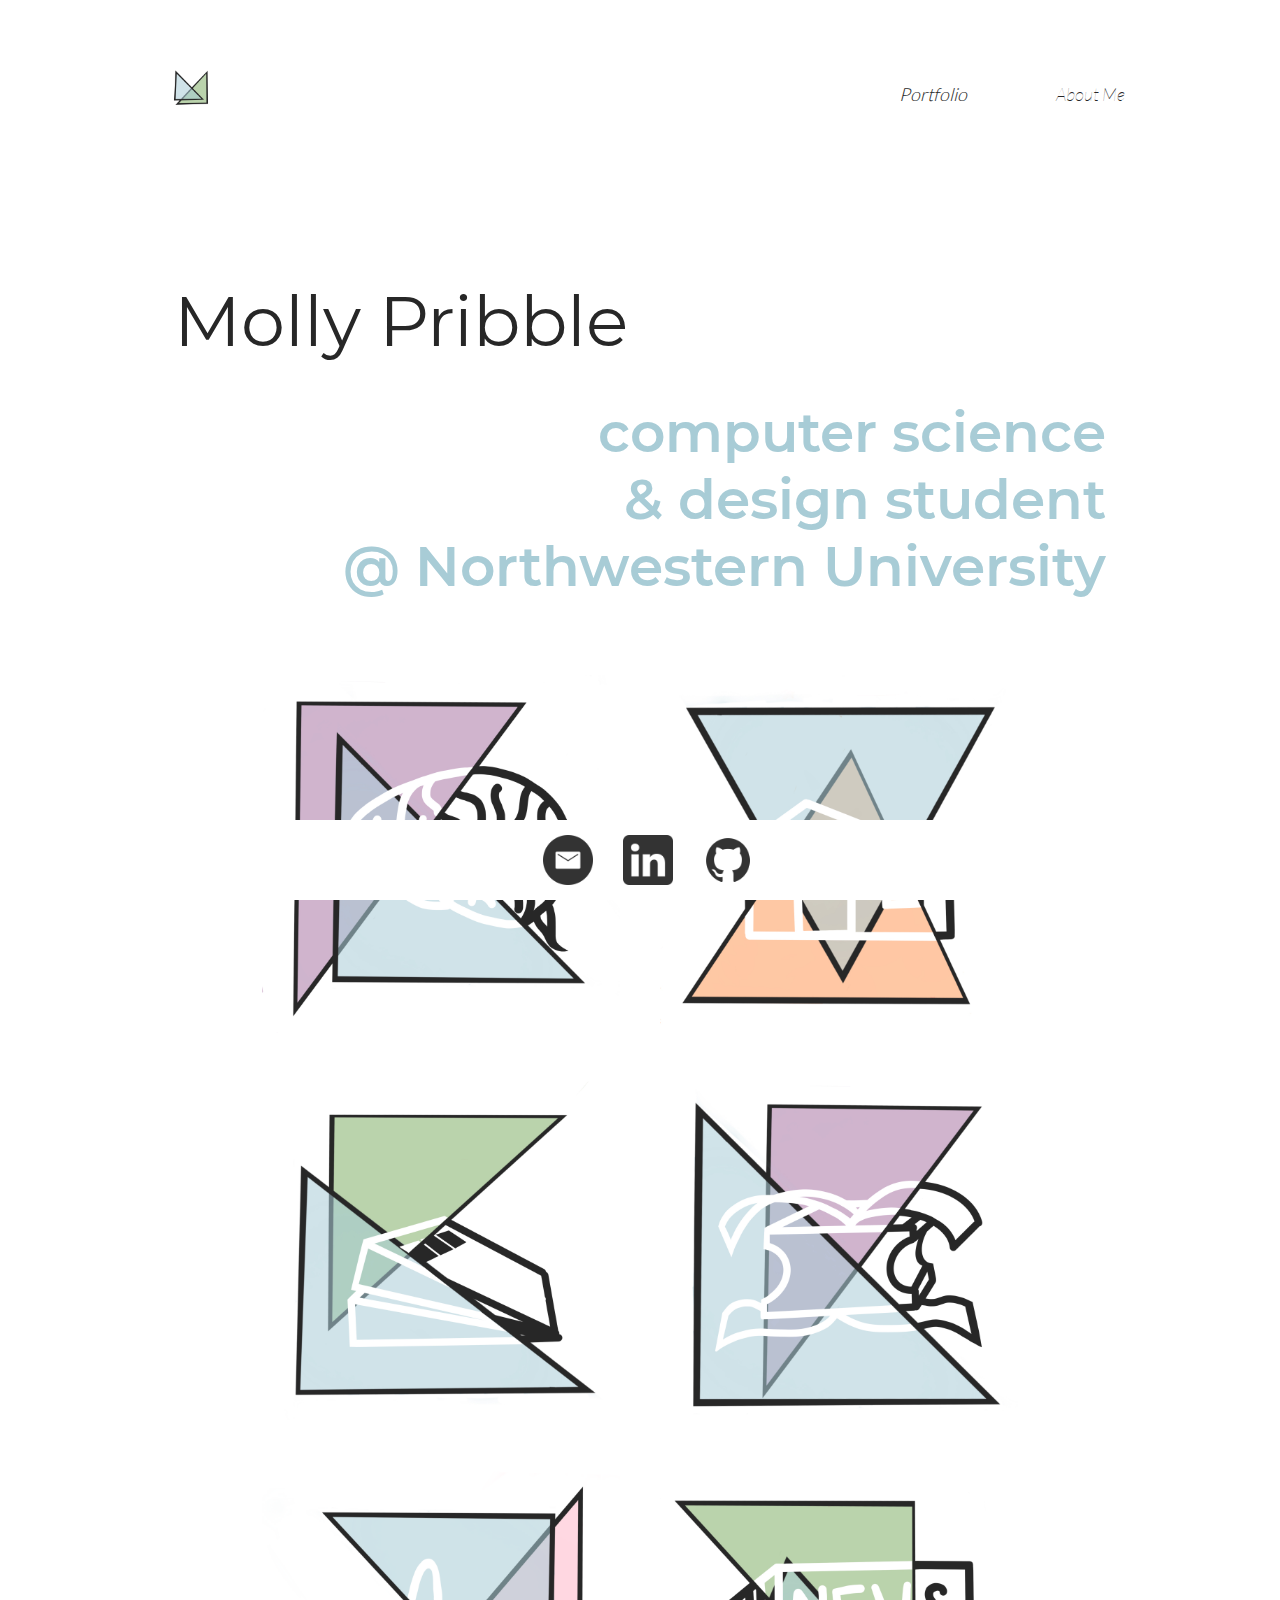
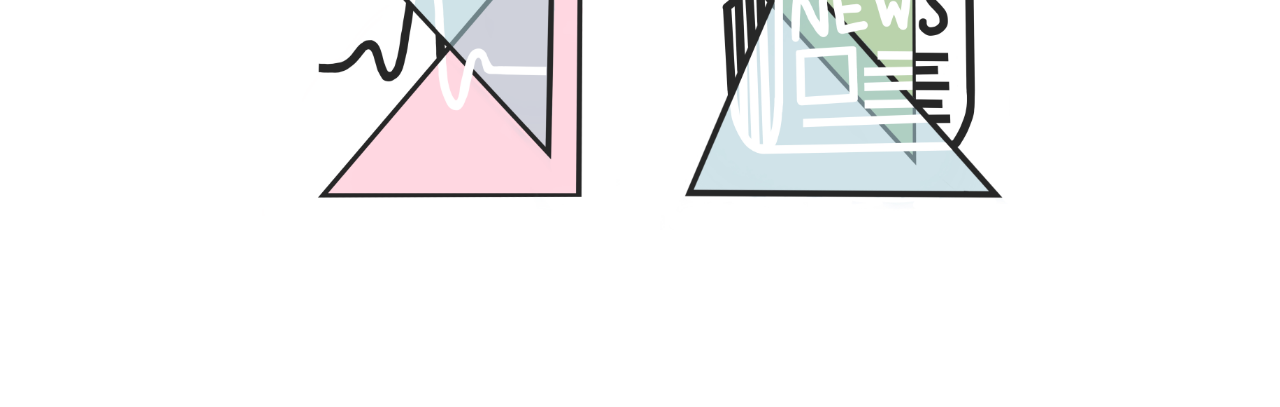
==== commit 00a6af12: "fix nav and links" ====
--- a/index.html
+++ b/index.html
@@ -16,10 +16,10 @@
 
       <!--Nav Bar-->
       <div class = "menu-wrapper"> 
-        <a class = "nav-text" href = "./aboutme.html">About Me</a>
+        <a class = "nav-text" href = "./aboutme.html" style = "font-style: none; font-weight: normal">About Me</a>
       </div>
       <div class = "menu-wrapper"> 
-        <a class = "nav-text-here" href = "./index.html">Portfolio</a>
+        <a class = "nav-text-here" href = "./index.html" style = "font-style: none; font-weight: normal">Portfolio</a>
       </div>
     </div>
 
--- a/global.css
+++ b/global.css
@@ -70,6 +70,8 @@
 a {
     text-decoration: none;
     color: inherit;
+    font-style: italic;
+    font-weight: bold;
 }
 
 mark {
@@ -223,7 +225,7 @@
 }
 
 .nav-text{
-    font-family: 'Lato Bold';
+    font-family: 'Lato Italic';
     font-size: 18px;
     text-decoration: none;
     color: #272727;
@@ -233,14 +235,13 @@
 }
 
 .nav-text-here{
-    font-family: 'Lato Italic';
+    font-family: 'Lato Bold';
     font-size: 18px;
     text-decoration: none;
     color: #272727;
     background-color: #ffffff;
     padding: 4px;
     border-radius: 8px;
-    border: 1px solid #272727;
     
 }
 
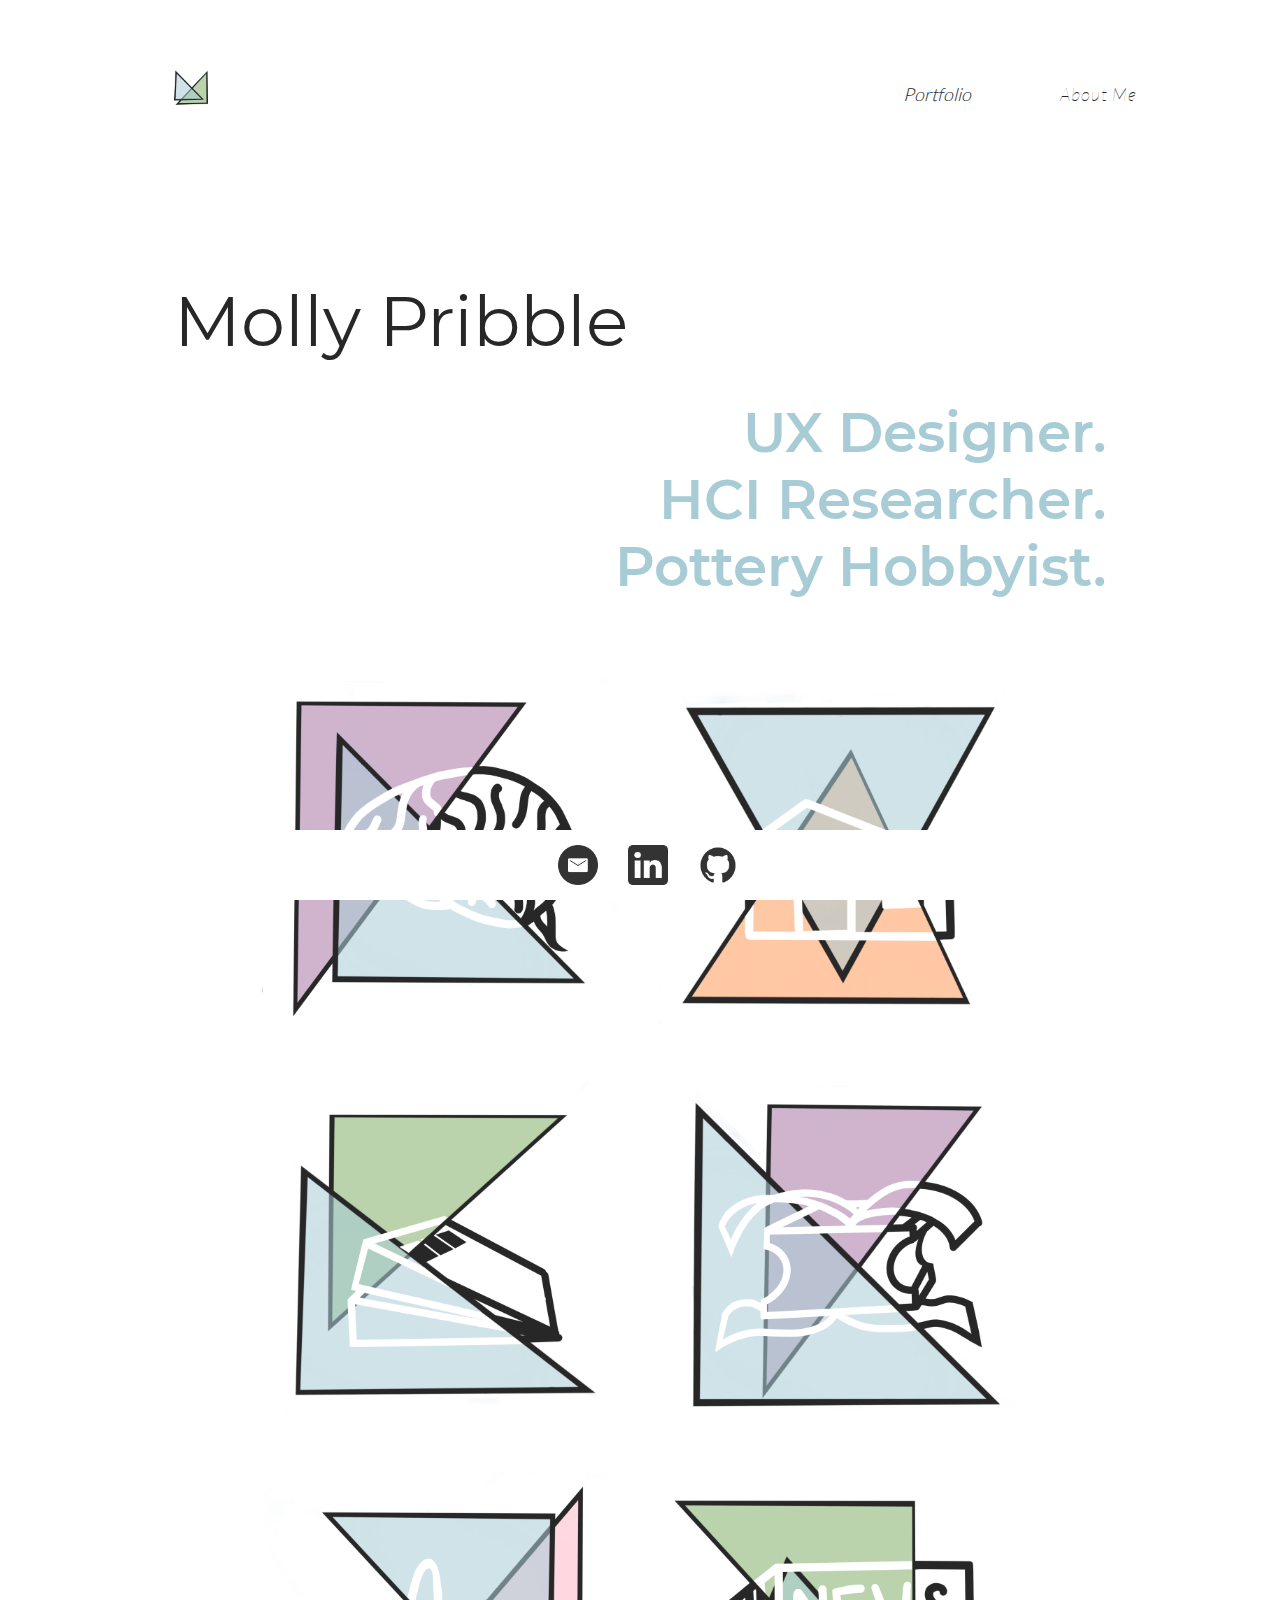
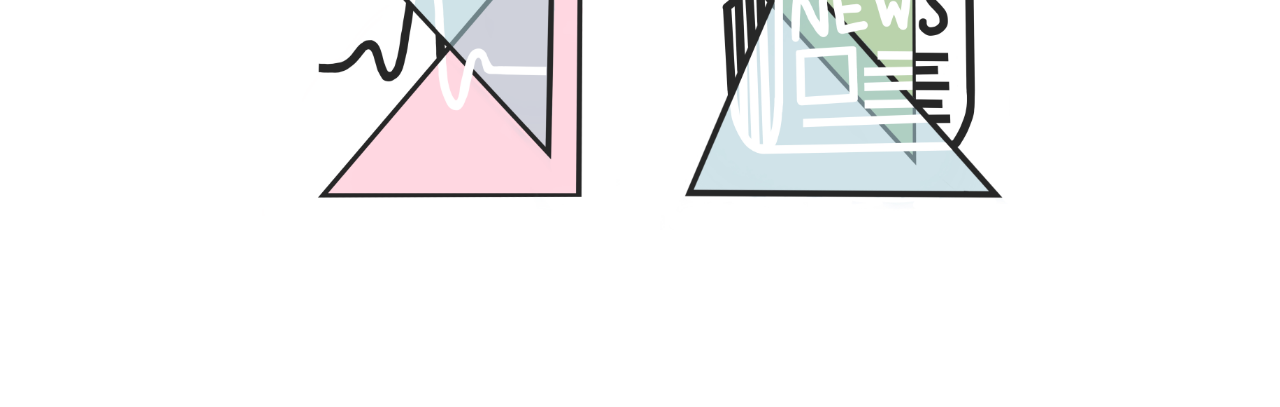
==== commit 2b7082dc: "fix edc, change about, change home" ====
--- a/index.html
+++ b/index.html
@@ -29,7 +29,7 @@
     <div class = "wrapper">
         <div class = "text-center">
           <p class = "index-title">Molly Pribble</p>
-          <p class = "index-text"> computer science <br> & design student <br> @ Northwestern University</p>
+          <p class = "index-text"> UX Designer. <br> HCI Researcher. <br> Pottery Hobbyist. <br> </p>
         </div>
     </div>
     <div class =  "clear"></div>
@@ -189,6 +189,7 @@
         <a href = "mailto:mollypribble2022@u.northwestern.edu"><img src = "./images/icons/iconfinder_Email_4550857.png" class = "contact-icon"></a>
         <a href = "http://linkedin.com/in/molly-pribble" target = "_blank"><img src = "./images/icons/iconfinder_Rounded_Linkedin2_svg_5282542.png" class = "contact-icon"></a>
         <a href = "https://github.com/mollypribble" target = "_blank"><img src = "./images/icons/iconfinder_icon-social-github_211904.png" class = "contact-icon"></a>
+       <!-- <a href = "https://github.com/mollypribble" target = "_blank"><img src = "./images/icons/iconfinder_icon-social-github_211904.png" class = "contact-icon"></a>-->
       </div>
     </div>
   </body>
--- a/global.css
+++ b/global.css
@@ -71,7 +71,7 @@
     text-decoration: none;
     color: inherit;
     font-style: italic;
-    font-weight: bold;
+    /* font-weight: bold; */
 }
 
 mark {
@@ -186,6 +186,7 @@
     font-size: 25px;
     text-align: left;
     margin-top: 1.5rem;
+    font-style: normal;
 }
 
 .name-text{
@@ -204,11 +205,13 @@
 .story-project-text{
     font-family: 'Lato';
     font-size: 18px;
+    color: #818181;
 }
 
 .sub-htc{
     font-family: 'Lato';
     font-size: 16px;
+    font-style: normal;
 }
 
 figcaption {
@@ -230,8 +233,9 @@
     text-decoration: none;
     color: #272727;
     cursor: pointer;
-    padding: 4px;
+    padding: 8px;
     border-radius: 8px;
+    letter-spacing: 1px;
 }
 
 .nav-text-here{
@@ -240,19 +244,21 @@
     text-decoration: none;
     color: #272727;
     background-color: #ffffff;
-    padding: 4px;
+    padding: 8px;
     border-radius: 8px;
     
 }
 
 .nav-text-here:hover{
     background-color: #bae7bd;
+    /* color: #bae7bd; */
     color: #272727;
     transition: 0.3s;
 }
 
 .nav-text:hover{
     background-color: #bae7bd;
+    /* color: #bae7bd; */
     transition: 0.3s;
 }
 
@@ -341,14 +347,15 @@
 
 .footer{
     width: 100%;
-    height: 80px;
+    height: 70px;
     position: fixed;
     bottom: 0;
     background-color: #FFFFFF;
 }
 
 .icon-wrapper{
-    width: 240px;
+    /*width: 320px; */
+    width: 210px;
     height: 100%;
     margin: auto;
 }
@@ -360,17 +367,17 @@
 }
 
 .contact-icon{
-    width: 50px;
+    width: 40px;
     margin: 15px;
-    height: 50px;
+    height: 40px;
     float: left;
     opacity: 0.8;
 }
 
 .contact-icon:hover {
-    width: 58px;
+    width: 48px;
     margin: 11px;
-    height: 58px;
+    height: 48px;
     transition: 0.3s;
 }
 
@@ -550,7 +557,7 @@
     max-width: 35%;
     margin-top: 40px;
     margin-bottom: 10px;
-    margin-right: 14%;
+    margin-right: 11%;
     float: right;
     object-fit: cover;
     overflow: hidden;
@@ -566,7 +573,7 @@
 .left-text-smaller{
     width: 50%;
     margin-top: 10px;
-    margin-right: 10%;
+    margin-right: 10px;
     float: left;
 }
 
@@ -608,6 +615,10 @@
 .spacer1{
     width: 100%;
     height: 200px;
+}
+.spacer1-mini{
+    width: 100%;
+    height: 50px;
 }
 .spacer2{
     width: 100%;
@@ -661,7 +672,7 @@
     display: none;
 }
 
-@media only screen and (max-width: 1095px){
+@media only screen and (max-width: 1215px){
     .about-image{
         display: none;
     }
